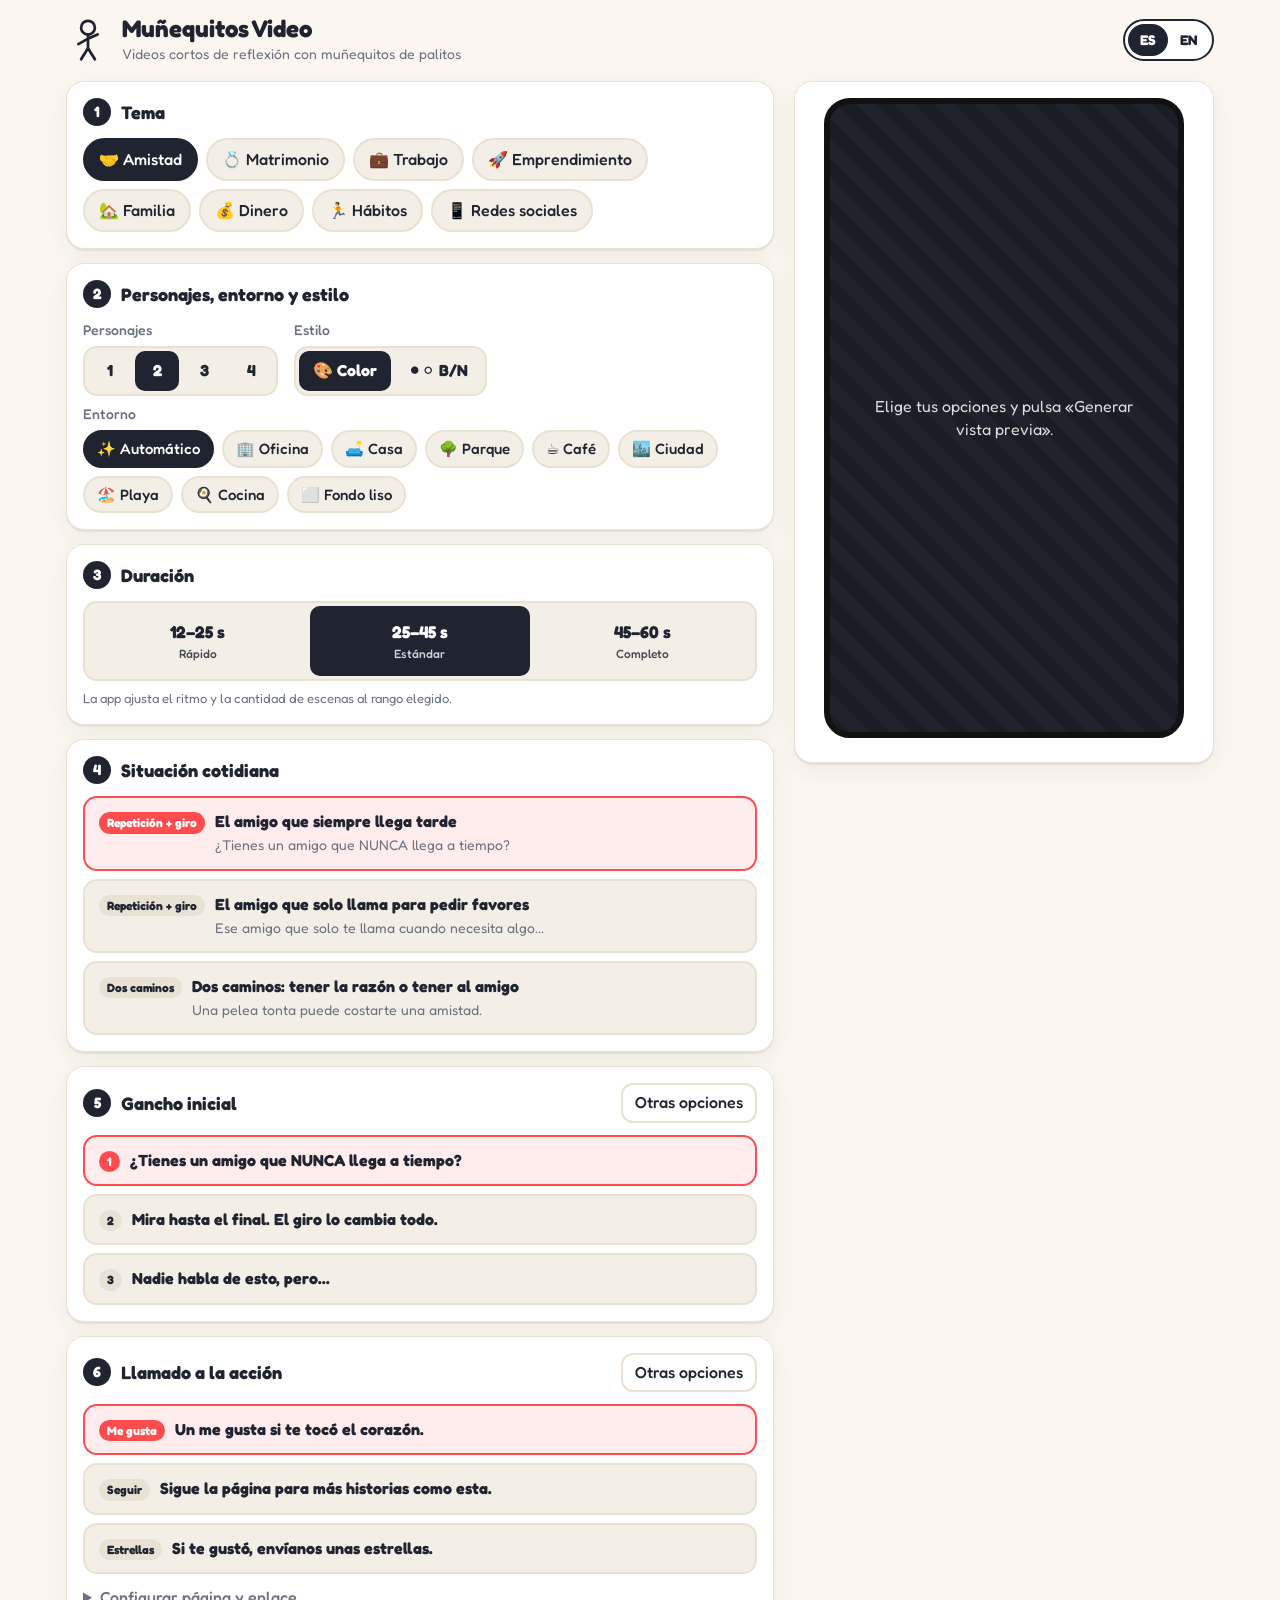
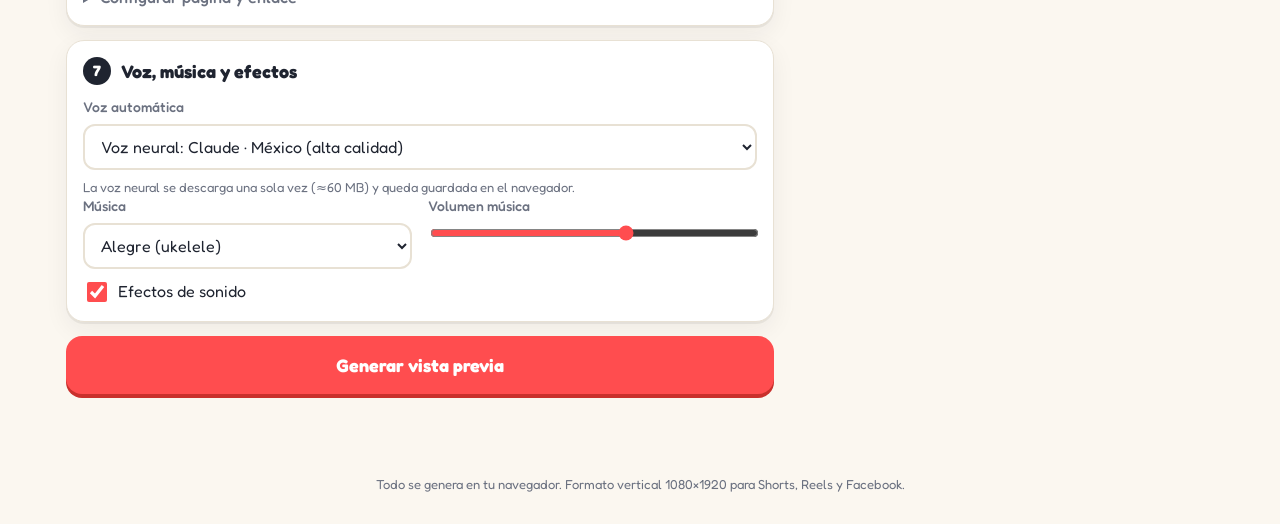
==== videos-palitos/index.html @ 76f4cba8 "Add stick-figure short video generator app (videos-palitos) Browser app that builds vertical 1080x19" ====
<!DOCTYPE html>
<html lang="es">
<head>
<meta charset="utf-8">
<meta name="viewport" content="width=device-width, initial-scale=1, viewport-fit=cover">
<title>Muñequitos Video</title>
<meta name="description" content="Genera videos cortos verticales de muñequitos de palitos con voz, música, subtítulos y exportación MP4.">
<link rel="preconnect" href="https://fonts.googleapis.com">
<link rel="preconnect" href="https://fonts.gstatic.com" crossorigin>
<link href="https://fonts.googleapis.com/css2?family=Fredoka:wght@500;700&display=swap" rel="stylesheet">
<link rel="stylesheet" href="css/app.css">
<link rel="icon" href="data:image/svg+xml,<svg xmlns='http://www.w3.org/2000/svg' viewBox='0 0 64 64'><circle cx='32' cy='14' r='10' fill='white' stroke='black' stroke-width='4'/><path d='M32 24v20M32 30l-14 8M32 30l14-6M32 44l-10 16M32 44l10 16' stroke='black' stroke-width='4' stroke-linecap='round'/></svg>">
</head>
<body>
<header class="top">
  <div class="brand">
    <svg viewBox="0 0 64 64" aria-hidden="true"><circle cx="32" cy="14" r="10" fill="none" stroke="currentColor" stroke-width="4"/><path d="M32 24v20M32 30l-14 8M32 30l14-6M32 44l-10 16M32 44l10 16" stroke="currentColor" stroke-width="4" stroke-linecap="round" fill="none"/></svg>
    <div>
      <h1 data-i18n="title">Muñequitos Video</h1>
      <p class="sub" data-i18n="subtitle">Videos cortos de reflexión con muñequitos de palitos</p>
    </div>
  </div>
  <button id="langBtn" class="lang" type="button" aria-label="Cambiar idioma"><span class="on">ES</span><span>EN</span></button>
</header>

<main class="layout">
  <section class="controls">
    <div class="card">
      <h2><span class="n">1</span><span data-i18n="s1">Tema</span></h2>
      <div id="themes" class="chips"></div>
    </div>

    <div class="card">
      <h2><span class="n">2</span><span data-i18n="s2">Personajes, entorno y estilo</span></h2>
      <div class="row">
        <div class="field">
          <label data-i18n="chars">Personajes</label>
          <div id="nchars" class="seg"></div>
        </div>
        <div class="field">
          <label data-i18n="style">Estilo</label>
          <div id="colorSeg" class="seg"></div>
        </div>
      </div>
      <label class="lbl" data-i18n="env">Entorno</label>
      <div id="envs" class="chips small"></div>
    </div>

    <div class="card">
      <h2><span class="n">3</span><span data-i18n="s3">Duración</span></h2>
      <div id="durs" class="seg big"></div>
      <p class="hint" data-i18n="durHint">La app ajusta el ritmo y la cantidad de escenas al rango elegido.</p>
    </div>

    <div class="card">
      <h2><span class="n">4</span><span data-i18n="s4">Situación cotidiana</span></h2>
      <div id="sits" class="options"></div>
    </div>

    <div class="card">
      <div class="h2row"><h2><span class="n">5</span><span data-i18n="s5">Gancho inicial</span></h2><button id="moreHooks" class="ghost" type="button" data-i18n="other">Otras opciones</button></div>
      <div id="hooks" class="options"></div>
    </div>

    <div class="card">
      <div class="h2row"><h2><span class="n">6</span><span data-i18n="s6">Llamado a la acción</span></h2><button id="moreCtas" class="ghost" type="button" data-i18n="other">Otras opciones</button></div>
      <div id="ctas" class="options"></div>
      <details class="cfg">
        <summary data-i18n="ctaCfg">Configurar página y enlace</summary>
        <label class="lbl" for="page" data-i18n="pageName">Nombre de tu página (aparece en el video)</label>
        <input id="page" type="text" placeholder="@mipagina" maxlength="40">
        <label class="lbl" for="linkUrl" data-i18n="linkUrl">Enlace (URL)</label>
        <input id="linkUrl" type="url" placeholder="https://..." maxlength="200">
        <label class="lbl" for="linkLabel" data-i18n="linkLabel">Texto del botón del enlace</label>
        <input id="linkLabel" type="text" placeholder="miweb.com/curso" maxlength="40">
      </details>
    </div>

    <div class="card">
      <h2><span class="n">7</span><span data-i18n="s7">Voz, música y efectos</span></h2>
      <label class="lbl" for="voice" data-i18n="voice">Voz automática</label>
      <select id="voice"></select>
      <p class="hint" id="voiceHint" data-i18n="voiceHint">La voz neural se descarga una sola vez (≈60 MB) y queda guardada en el navegador.</p>
      <div class="row">
        <div class="field grow">
          <label class="lbl" for="music" data-i18n="music">Música</label>
          <select id="music"></select>
        </div>
        <div class="field grow">
          <label class="lbl" for="musicVol" data-i18n="musicVol">Volumen música</label>
          <input id="musicVol" type="range" min="0" max="1" step="0.05" value="0.6">
        </div>
      </div>
      <label class="check"><input id="sfx" type="checkbox" checked> <span data-i18n="sfx">Efectos de sonido</span></label>
    </div>

    <button id="genBtn" class="primary" type="button" data-i18n="generate">Generar vista previa</button>
    <p id="status" class="status" role="status" aria-live="polite"></p>
  </section>

  <section class="previewCol">
    <div class="card sticky">
      <div class="phone">
        <canvas id="preview" width="540" height="960" aria-label="Vista previa del video"></canvas>
        <div id="emptyMsg" class="empty" data-i18n="empty">Elige tus opciones y pulsa «Generar vista previa».</div>
        <button id="bigPlay" class="bigPlay" type="button" aria-label="Reproducir" hidden>▶</button>
      </div>
      <div class="player" id="player" hidden>
        <button id="playBtn" class="round" type="button" aria-label="Reproducir/pausar">▶</button>
        <input id="seek" type="range" min="0" max="1000" value="0" aria-label="Posición">
        <span id="timeLbl" class="time">0.0 s</span>
      </div>
      <div id="meta" class="meta"></div>
      <div class="exportRow" id="exportRow" hidden>
        <button id="exportBtn" class="primary" type="button" data-i18n="export">Exportar MP4</button>
        <button id="srtBtn" class="ghost" type="button" data-i18n="srt">Subtítulos .srt</button>
      </div>
      <div id="exportProg" class="prog" hidden><div></div><span></span><button id="cancelBtn" type="button" class="ghost sm" data-i18n="cancel">Cancelar</button></div>
      <a id="dl" class="download" hidden></a>
    </div>

    <div class="card" id="scriptCard" hidden>
      <div class="h2row"><h2 data-i18n="script">Guion (puedes editarlo)</h2><button id="applyBtn" class="ghost" type="button" data-i18n="apply">Aplicar cambios</button></div>
      <ol id="scriptList" class="script"></ol>
    </div>
  </section>
</main>
<footer class="foot" data-i18n="foot">Todo se genera en tu navegador. Formato vertical 1080×1920 para Shorts, Reels y Facebook.</footer>
<script type="module" src="js/app.js"></script>
</body>
</html>
---- videos-palitos/css/app.css ----
:root {
  --bg: #fbf7f0; --card: #ffffff; --tx: #1f2430; --mut: #6b7180; --bd: #e8e1d4;
  --ac: #ff4d4f; --ac2: #ffd60a; --on: #ffffff; --chip: #f4efe6; --sel: #1f2430; --onsel: #ffffff;
  --shadow: 0 2px 0 rgba(0,0,0,.06), 0 8px 24px rgba(31,36,48,.06);
}
@media (prefers-color-scheme: dark) {
  :root:not([data-theme="light"]) { --bg: #14161c; --card: #1d2029; --tx: #eef0f5; --mut: #a0a6b4; --bd: #2d3240; --chip: #262a35; --sel: #ffd60a; --onsel: #14161c; --shadow: none; }
}
:root[data-theme="dark"] { --bg: #14161c; --card: #1d2029; --tx: #eef0f5; --mut: #a0a6b4; --bd: #2d3240; --chip: #262a35; --sel: #ffd60a; --onsel: #14161c; --shadow: none; }

* { box-sizing: border-box; }
[hidden] { display: none !important; }
html, body { margin: 0; }
body { background: var(--bg); color: var(--tx); font: 16px/1.45 'Fredoka', system-ui, -apple-system, 'Segoe UI', Roboto, sans-serif; padding-bottom: env(safe-area-inset-bottom); }
button, input, select { font: inherit; color: inherit; }
.top { display: flex; align-items: center; justify-content: space-between; gap: 12px; padding: 16px; max-width: 1180px; margin: 0 auto; }
.brand { display: flex; align-items: center; gap: 12px; }
.brand svg { width: 44px; height: 44px; flex: none; }
h1 { font-size: 24px; margin: 0; line-height: 1.1; }
.sub { margin: 2px 0 0; color: var(--mut); font-size: 14px; }
.lang { display: inline-flex; border: 2px solid var(--tx); border-radius: 999px; padding: 3px; background: var(--card); cursor: pointer; flex: none; }
.lang span { padding: 6px 12px; border-radius: 999px; font-weight: 700; font-size: 14px; }
.lang span.on { background: var(--sel); color: var(--onsel); }

.layout { display: grid; grid-template-columns: minmax(0, 1fr) 420px; gap: 20px; max-width: 1180px; margin: 0 auto; padding: 0 16px 24px; align-items: start; }
@media (max-width: 900px) { .layout { grid-template-columns: minmax(0, 1fr); } .previewCol { order: -1; } .sticky { position: static !important; } }
.card { background: var(--card); border: 1px solid var(--bd); border-radius: 18px; padding: 16px; margin-bottom: 14px; box-shadow: var(--shadow); }
.sticky { position: sticky; top: 12px; }
h2 { font-size: 18px; margin: 0 0 12px; display: flex; align-items: center; gap: 10px; }
.h2row { display: flex; justify-content: space-between; align-items: center; gap: 8px; margin-bottom: 12px; }
.h2row h2 { margin: 0; }
.n { width: 28px; height: 28px; border-radius: 50%; background: var(--sel); color: var(--onsel); display: inline-grid; place-items: center; font-size: 15px; flex: none; }
.chips { display: flex; flex-wrap: wrap; gap: 8px; }
.chip { border: 2px solid var(--bd); background: var(--chip); border-radius: 999px; padding: 8px 14px; cursor: pointer; font-weight: 500; transition: transform .08s; }
.chips.small .chip { padding: 6px 12px; font-size: 15px; }
.chip:hover { transform: translateY(-1px); }
.chip.on, .seg button.on { background: var(--sel); color: var(--onsel); border-color: var(--sel); }
.row { display: flex; gap: 16px; flex-wrap: wrap; margin-bottom: 8px; }
.field { display: flex; flex-direction: column; gap: 6px; }
.field.grow { flex: 1 1 160px; }
.field > label, .lbl { font-size: 14px; color: var(--mut); font-weight: 500; display: block; margin: 8px 0 6px; }
.field > label { margin: 0; }
.seg { display: inline-flex; background: var(--chip); border: 2px solid var(--bd); border-radius: 14px; padding: 3px; gap: 3px; flex-wrap: wrap; }
.seg button { border: 0; background: transparent; padding: 8px 14px; border-radius: 10px; cursor: pointer; font-weight: 700; min-width: 44px; }
.seg.big { display: flex; }
.seg.big button { flex: 1; padding: 14px 8px; font-size: 17px; }
.seg.big button small { display: block; font-weight: 500; font-size: 12px; opacity: .8; }
.hint { color: var(--mut); font-size: 13px; margin: 8px 0 0; }
.options { display: grid; gap: 8px; }
.opt { text-align: left; border: 2px solid var(--bd); background: var(--chip); border-radius: 14px; padding: 12px 14px; cursor: pointer; display: flex; gap: 10px; align-items: flex-start; }
.opt .tag { font-size: 12px; font-weight: 700; padding: 2px 8px; border-radius: 999px; background: var(--bd); white-space: nowrap; margin-top: 2px; }
.opt.on { border-color: var(--ac); background: color-mix(in srgb, var(--ac) 10%, var(--card)); }
.opt.on .tag { background: var(--ac); color: #fff; }
.opt b { display: block; }
.opt span.d { color: var(--mut); font-size: 14px; }
.ghost { border: 2px solid var(--bd); background: transparent; border-radius: 12px; padding: 6px 12px; cursor: pointer; font-weight: 500; }
.ghost.sm { padding: 4px 10px; font-size: 13px; }
input[type=text], input[type=url], select { width: 100%; border: 2px solid var(--bd); border-radius: 12px; padding: 10px 12px; background: var(--card); }
input[type=range] { width: 100%; accent-color: var(--ac); }
.check { display: flex; align-items: center; gap: 8px; margin-top: 10px; cursor: pointer; }
.check input { width: 20px; height: 20px; accent-color: var(--ac); }
details.cfg { margin-top: 12px; }
details.cfg summary { cursor: pointer; font-weight: 500; color: var(--mut); }
.primary { width: 100%; border: 0; border-radius: 16px; padding: 16px; font-size: 18px; font-weight: 700; background: var(--ac); color: #fff; cursor: pointer; box-shadow: 0 4px 0 #c9302c; }
.primary:active { transform: translateY(2px); box-shadow: 0 2px 0 #c9302c; }
.primary:disabled { opacity: .55; cursor: progress; }
.status { min-height: 1.4em; color: var(--mut); font-size: 14px; text-align: center; }
.status.err { color: var(--ac); }

.phone { position: relative; width: 100%; max-width: 360px; margin: 0 auto; aspect-ratio: 9/16; border-radius: 26px; overflow: hidden; background: #111; border: 6px solid #111; }
.phone canvas { width: 100%; height: 100%; display: block; }
.empty { position: absolute; inset: 0; display: grid; place-items: center; text-align: center; padding: 30px; color: #ddd; font-size: 16px; background: repeating-linear-gradient(45deg, #1b1d24 0 14px, #20232b 14px 28px); }
.bigPlay { position: absolute; left: 50%; top: 50%; transform: translate(-50%, -50%); width: 84px; height: 84px; border-radius: 50%; border: 0; background: rgba(255,255,255,.92); color: #111; font-size: 34px; cursor: pointer; padding-left: 8px; }
.player { display: flex; align-items: center; gap: 10px; max-width: 360px; margin: 12px auto 0; }
.round { width: 44px; height: 44px; border-radius: 50%; border: 0; background: var(--sel); color: var(--onsel); cursor: pointer; font-size: 18px; flex: none; }
.time { font-variant-numeric: tabular-nums; font-size: 14px; color: var(--mut); min-width: 92px; text-align: right; white-space: nowrap; }
.meta { text-align: center; color: var(--mut); font-size: 13px; margin: 8px 0; }
.exportRow { display: grid; grid-template-columns: 1fr auto; gap: 8px; max-width: 360px; margin: 0 auto; }
.exportRow .ghost { white-space: nowrap; }
.prog { max-width: 360px; margin: 10px auto 0; position: relative; height: 34px; border-radius: 12px; background: var(--chip); overflow: hidden; display: flex; align-items: center; }
.prog div { position: absolute; left: 0; top: 0; bottom: 0; width: 0; background: var(--ac2); transition: width .2s; }
.prog span { position: relative; padding: 0 12px; font-size: 14px; font-weight: 700; color: #111; flex: 1; }
.prog button { position: relative; margin-right: 4px; background: var(--card); }
.download { display: block; text-align: center; margin: 12px auto 0; max-width: 360px; padding: 14px; border-radius: 14px; background: #2f9e44; color: #fff; font-weight: 700; text-decoration: none; }
.script { margin: 0; padding-left: 0; list-style: none; display: grid; gap: 8px; max-height: 520px; overflow: auto; }
.script li { display: grid; gap: 4px; }
.script .k { font-size: 12px; font-weight: 700; color: var(--mut); text-transform: uppercase; letter-spacing: .04em; }
.script textarea { width: 100%; border: 2px solid var(--bd); border-radius: 10px; padding: 8px 10px; background: var(--card); font: inherit; resize: vertical; min-height: 44px; }
.foot { text-align: center; color: var(--mut); font-size: 13px; padding: 10px 16px 30px; }
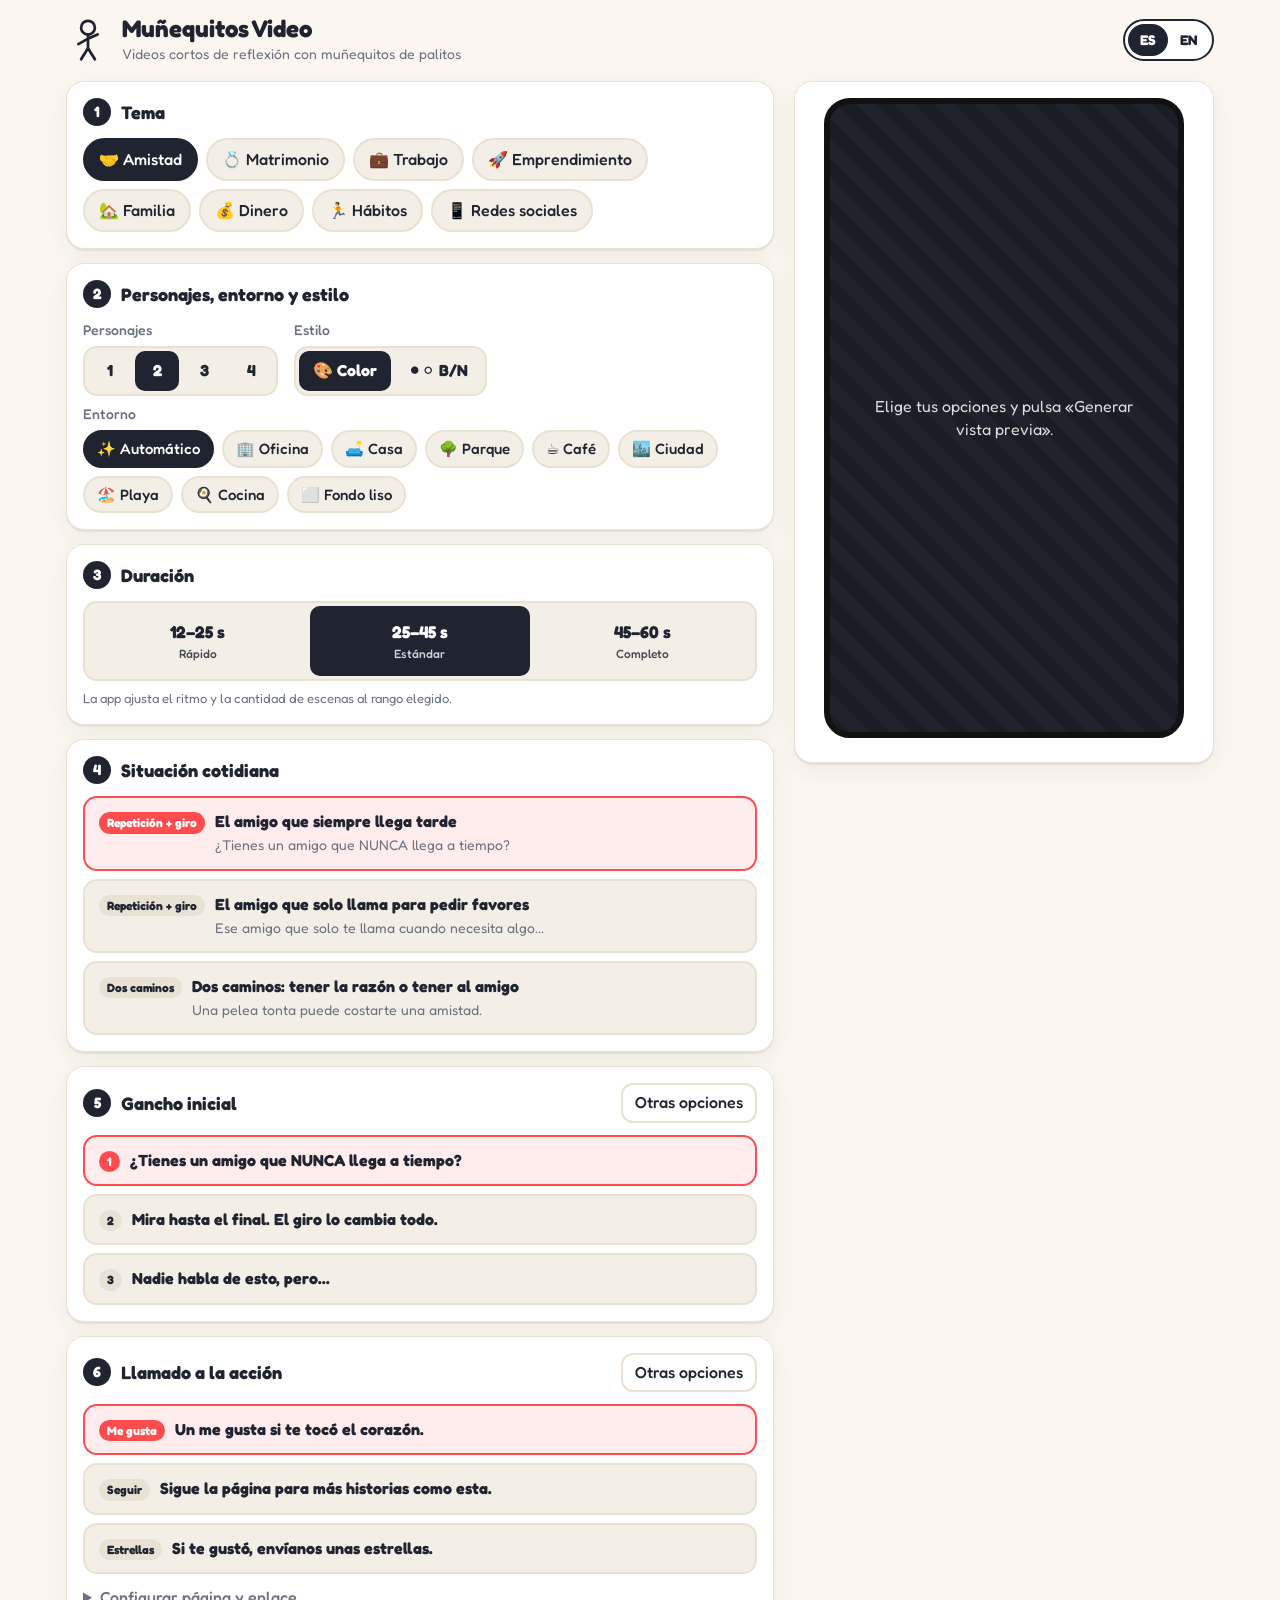
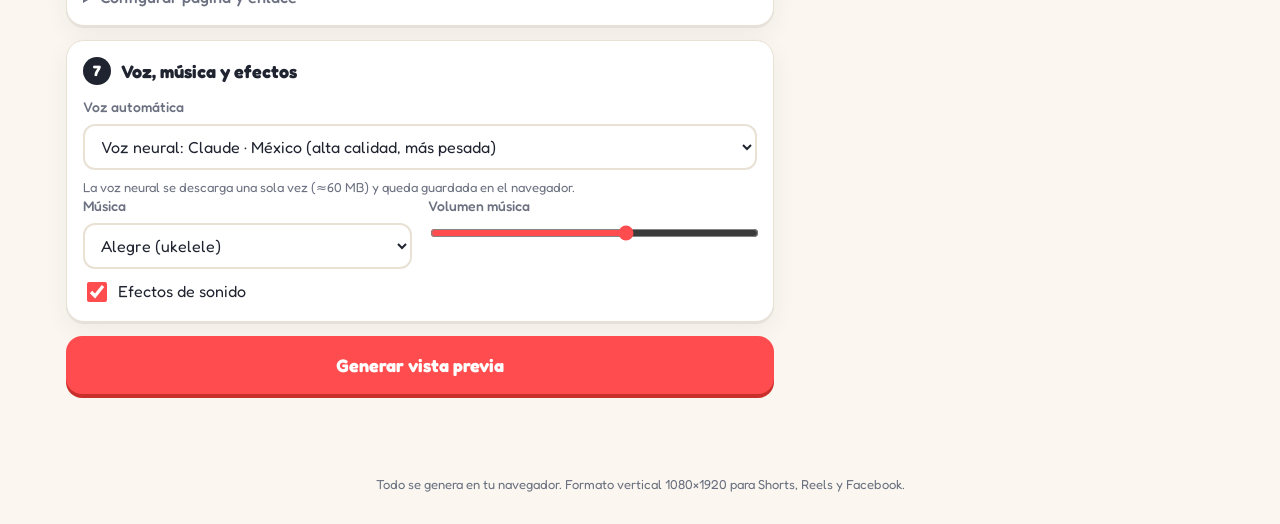
==== commit ce022bcc: "Make the app work well on iPhone Safari - Fall back to real-time recording (with sound) when the bro" ====
--- a/videos-palitos/index.html
+++ b/videos-palitos/index.html
@@ -4,6 +4,13 @@
 <meta charset="utf-8">
 <meta name="viewport" content="width=device-width, initial-scale=1, viewport-fit=cover">
 <title>Muñequitos Video</title>
+<meta name="theme-color" content="#fbf7f0">
+<meta name="apple-mobile-web-app-capable" content="yes">
+<meta name="mobile-web-app-capable" content="yes">
+<meta name="apple-mobile-web-app-title" content="Muñequitos">
+<meta name="apple-mobile-web-app-status-bar-style" content="default">
+<link rel="manifest" href="manifest.webmanifest">
+<link rel="apple-touch-icon" href="icons/apple-touch-icon.png">
 <meta name="description" content="Genera videos cortos verticales de muñequitos de palitos con voz, música, subtítulos y exportación MP4.">
 <link rel="preconnect" href="https://fonts.googleapis.com">
 <link rel="preconnect" href="https://fonts.gstatic.com" crossorigin>
@@ -116,6 +123,7 @@
         <button id="srtBtn" class="ghost" type="button" data-i18n="srt">Subtítulos .srt</button>
       </div>
       <div id="exportProg" class="prog" hidden><div></div><span></span><button id="cancelBtn" type="button" class="ghost sm" data-i18n="cancel">Cancelar</button></div>
+      <button id="shareBtn" class="download share" type="button" data-i18n="share" hidden>Guardar en Fotos / Compartir</button>
       <a id="dl" class="download" hidden></a>
     </div>
 
--- a/videos-palitos/css/app.css
+++ b/videos-palitos/css/app.css
@@ -87,3 +87,6 @@
 .script .k { font-size: 12px; font-weight: 700; color: var(--mut); text-transform: uppercase; letter-spacing: .04em; }
 .script textarea { width: 100%; border: 2px solid var(--bd); border-radius: 10px; padding: 8px 10px; background: var(--card); font: inherit; resize: vertical; min-height: 44px; }
 .foot { text-align: center; color: var(--mut); font-size: 13px; padding: 10px 16px 30px; }
+button.download { width: 100%; border: 0; cursor: pointer; font-size: 17px; }
+.share { background: #1c7ed6; }
+@media (max-width: 900px) { .top { padding-top: max(16px, env(safe-area-inset-top)); } }
